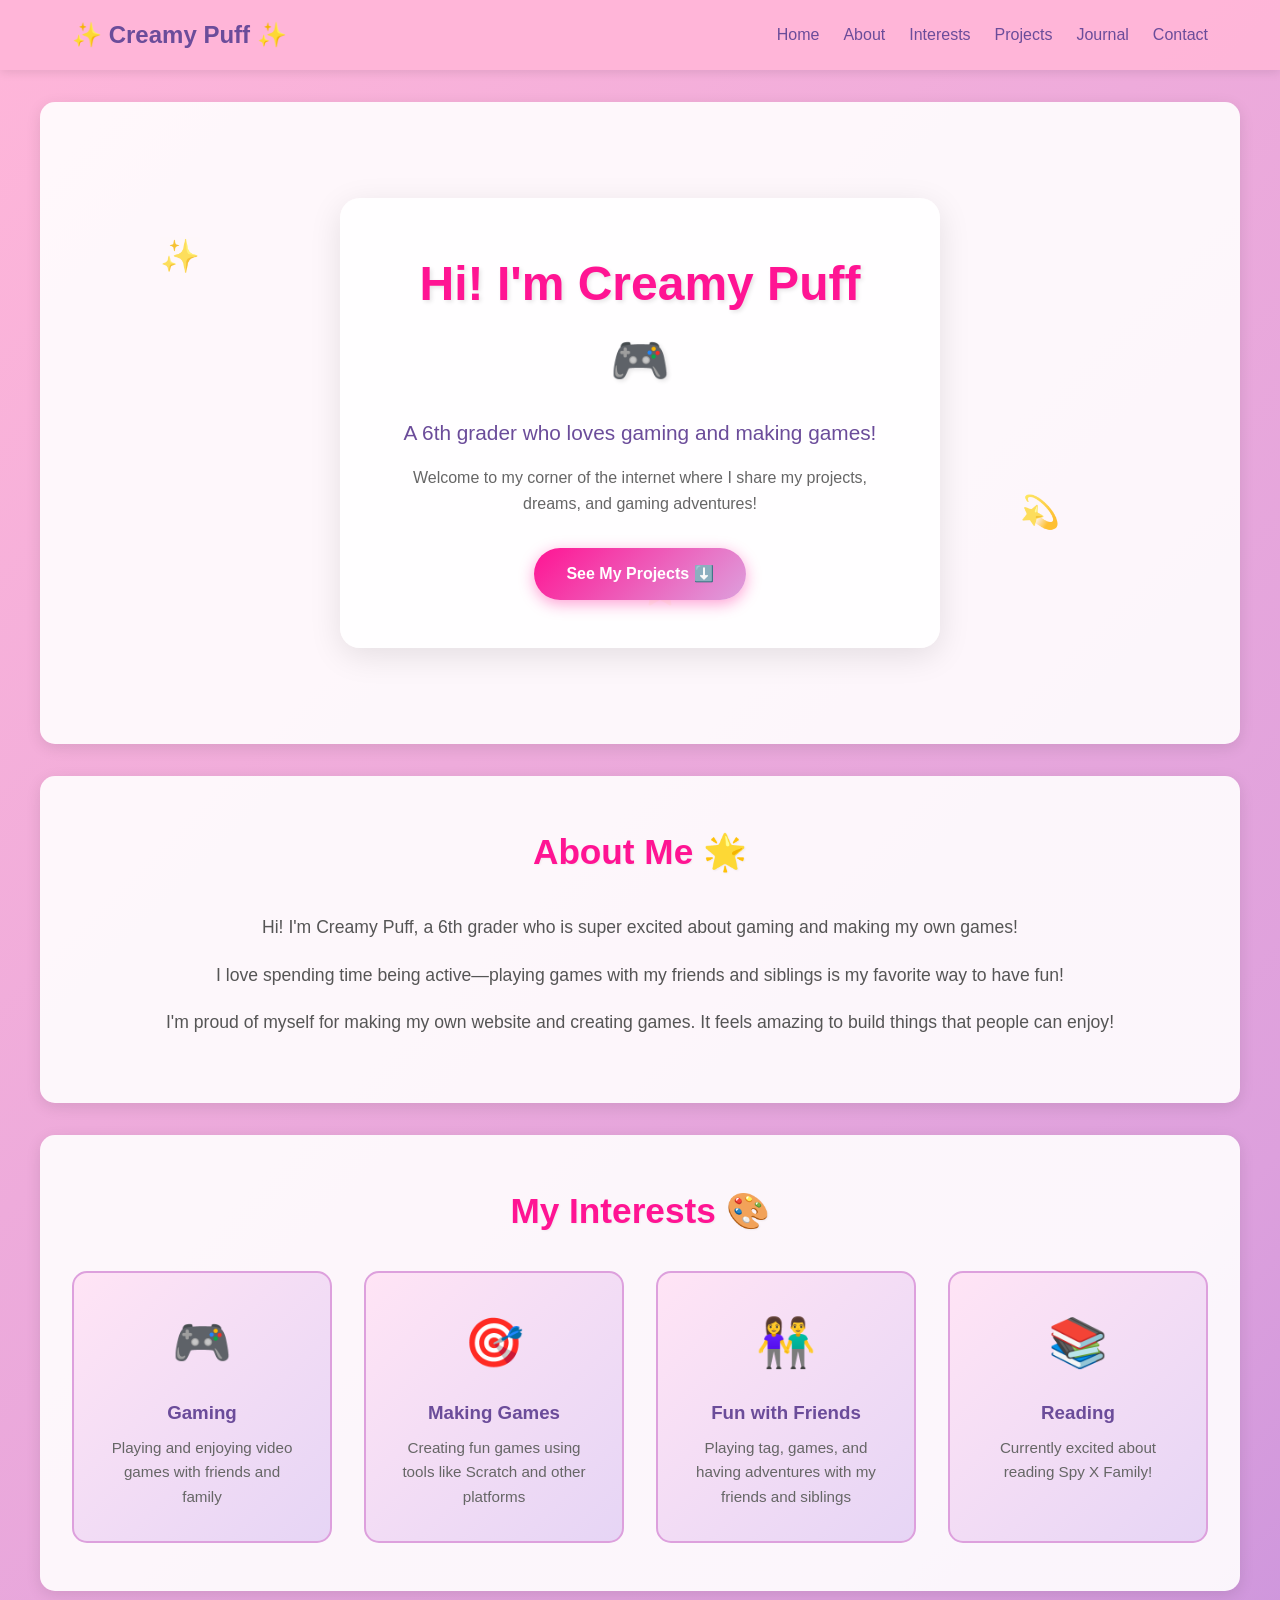
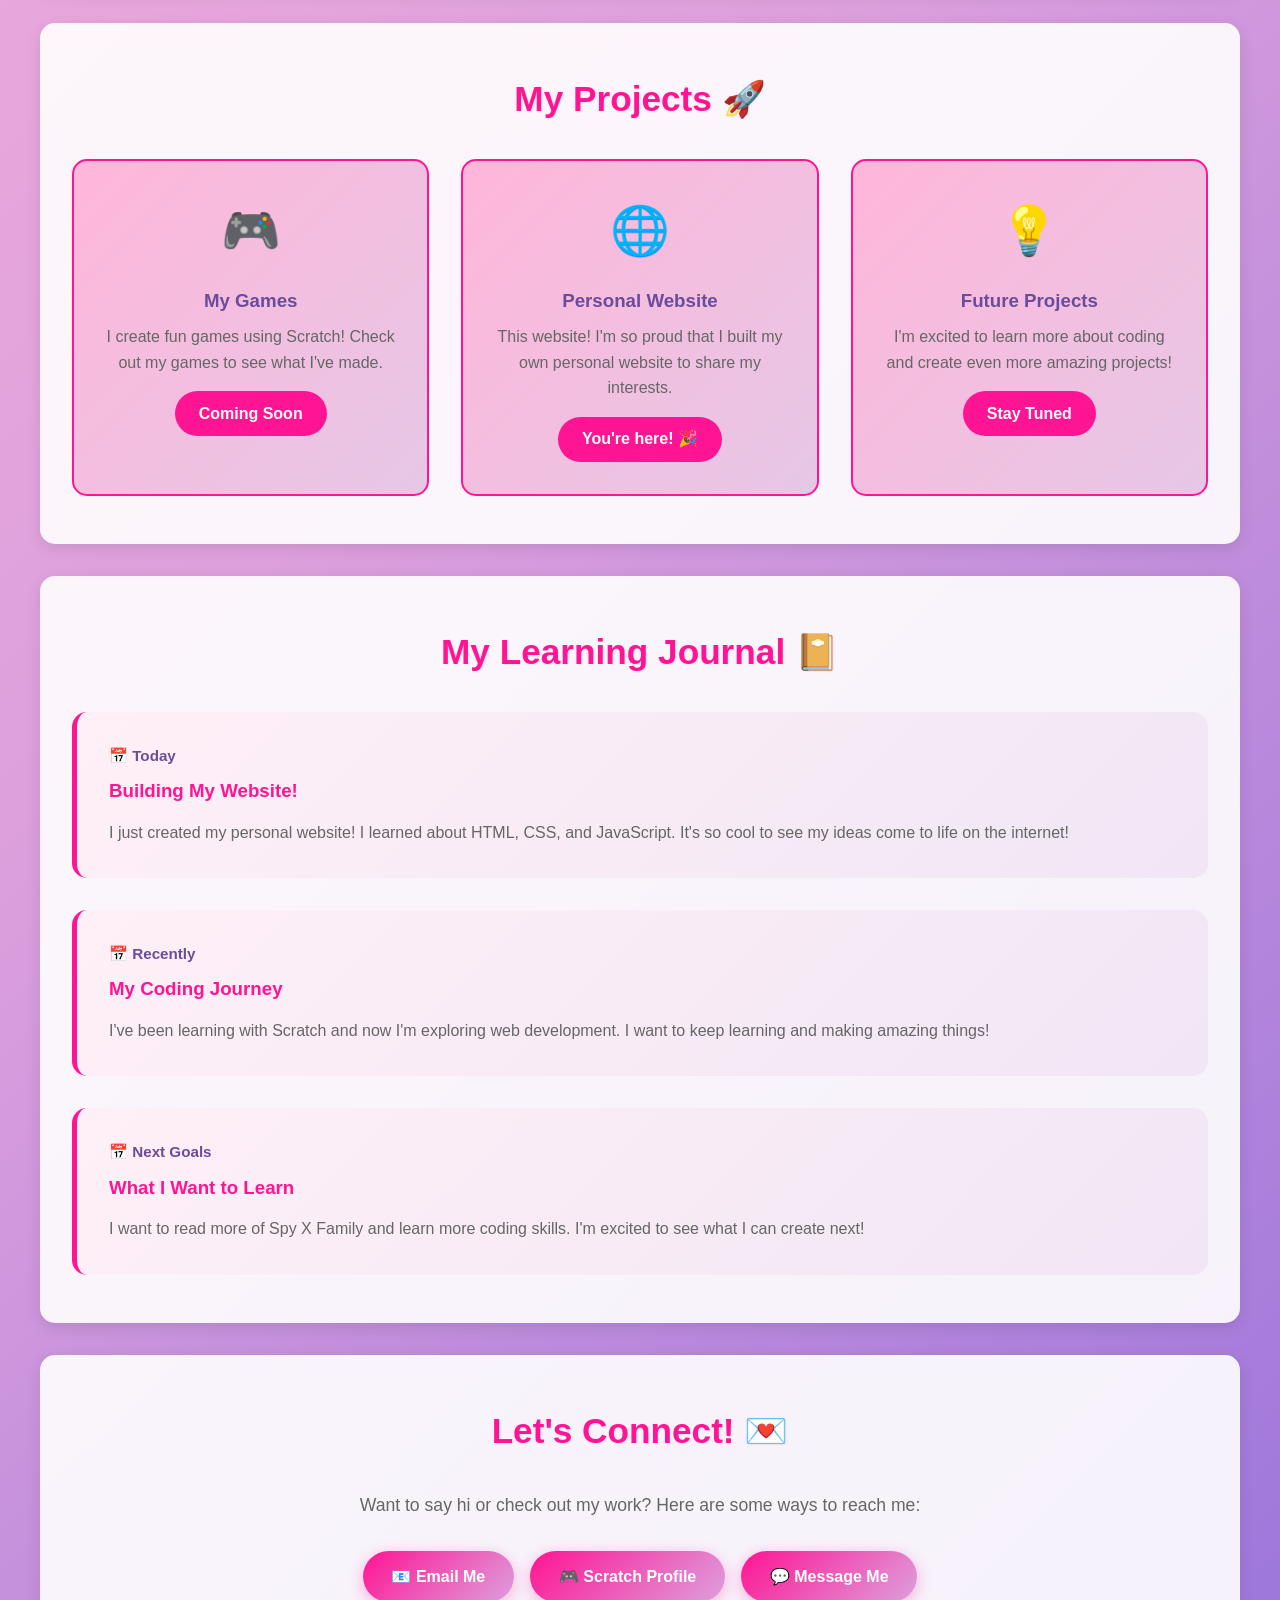
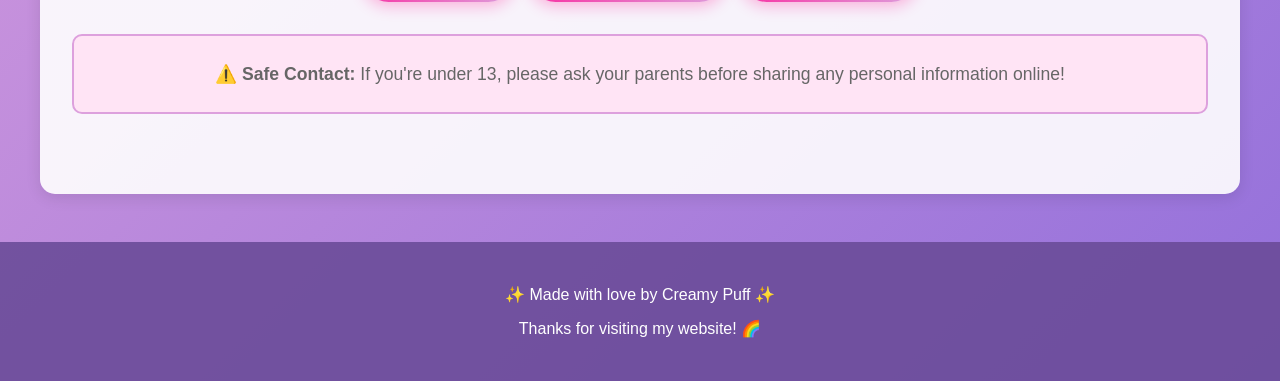
==== index.html @ ddd2e85a "Create index.html - Personal website homepage with all sections" ====
<!DOCTYPE html>
<html lang="en">
<head>
    <meta charset="UTF-8">
    <meta name="viewport" content="width=device-width, initial-scale=1.0">
    <title>Creamy Puff's Gaming & Coding Hub</title>
    <link rel="stylesheet" href="style.css">
</head>
<body>
    <!-- NAVIGATION BAR -->
    <nav class="navbar">
        <div class="nav-container">
            <h1 class="logo">✨ Creamy Puff ✨</h1>
            <ul class="nav-links">
                <li><a href="#home">Home</a></li>
                <li><a href="#about">About</a></li>
                <li><a href="#interests">Interests</a></li>
                <li><a href="#projects">Projects</a></li>
                <li><a href="#journal">Journal</a></li>
                <li><a href="#contact">Contact</a></li>
            </ul>
        </div>
    </nav>

    <!-- HERO SECTION -->
    <section id="home" class="hero">
        <div class="sparkles">✨</div>
        <div class="sparkles">💫</div>
        <div class="sparkles">⭐</div>
        <div class="hero-content">
            <h1 class="hero-title">Hi! I'm Creamy Puff 🎮</h1>
            <p class="hero-subtitle">A 6th grader who loves gaming and making games!</p>
            <p class="hero-description">Welcome to my corner of the internet where I share my projects, dreams, and gaming adventures!</p>
            <a href="#projects" class="cta-button">See My Projects ⬇️</a>
        </div>
    </section>

    <!-- ABOUT ME SECTION -->
    <section id="about" class="about">
        <h2>About Me 🌟</h2>
        <div class="about-content">
            <p>Hi! I'm Creamy Puff, a 6th grader who is super excited about gaming and making my own games!</p>
            <p>I love spending time being active—playing games with my friends and siblings is my favorite way to have fun!</p>
            <p>I'm proud of myself for making my own website and creating games. It feels amazing to build things that people can enjoy!</p>
        </div>
    </section>

    <!-- INTERESTS SECTION -->
    <section id="interests" class="interests">
        <h2>My Interests 🎨</h2>
        <div class="interests-grid">
            <div class="interest-card">
                <span class="interest-emoji">🎮</span>
                <h3>Gaming</h3>
                <p>Playing and enjoying video games with friends and family</p>
            </div>
            <div class="interest-card">
                <span class="interest-emoji">🎯</span>
                <h3>Making Games</h3>
                <p>Creating fun games using tools like Scratch and other platforms</p>
            </div>
            <div class="interest-card">
                <span class="interest-emoji">👫</span>
                <h3>Fun with Friends</h3>
                <p>Playing tag, games, and having adventures with my friends and siblings</p>
            </div>
            <div class="interest-card">
                <span class="interest-emoji">📚</span>
                <h3>Reading</h3>
                <p>Currently excited about reading Spy X Family!</p>
            </div>
        </div>
    </section>

    <!-- PROJECTS SECTION -->
    <section id="projects" class="projects">
        <h2>My Projects 🚀</h2>
        <div class="projects-grid">
            <div class="project-card">
                <div class="project-icon">🎮</div>
                <h3>My Games</h3>
                <p>I create fun games using Scratch! Check out my games to see what I've made.</p>
                <a href="#" class="project-link">Coming Soon</a>
            </div>
            <div class="project-card">
                <div class="project-icon">🌐</div>
                <h3>Personal Website</h3>
                <p>This website! I'm so proud that I built my own personal website to share my interests.</p>
                <a href="#" class="project-link">You're here! 🎉</a>
            </div>
            <div class="project-card">
                <div class="project-icon">💡</div>
                <h3>Future Projects</h3>
                <p>I'm excited to learn more about coding and create even more amazing projects!</p>
                <a href="#" class="project-link">Stay Tuned</a>
            </div>
        </div>
    </section>

    <!-- LEARNING JOURNAL SECTION -->
    <section id="journal" class="journal">
        <h2>My Learning Journal 📔</h2>
        <div class="journal-entries">
            <div class="journal-entry">
                <div class="entry-date">📅 Today</div>
                <h3>Building My Website!</h3>
                <p>I just created my personal website! I learned about HTML, CSS, and JavaScript. It's so cool to see my ideas come to life on the internet!</p>
            </div>
            <div class="journal-entry">
                <div class="entry-date">📅 Recently</div>
                <h3>My Coding Journey</h3>
                <p>I've been learning with Scratch and now I'm exploring web development. I want to keep learning and making amazing things!</p>
            </div>
            <div class="journal-entry">
                <div class="entry-date">📅 Next Goals</div>
                <h3>What I Want to Learn</h3>
                <p>I want to read more of Spy X Family and learn more coding skills. I'm excited to see what I can create next!</p>
            </div>
        </div>
    </section>

    <!-- CONTACT / LINKS SECTION -->
    <section id="contact" class="contact">
        <h2>Let's Connect! 💌</h2>
        <div class="contact-content">
            <p>Want to say hi or check out my work? Here are some ways to reach me:</p>
            <div class="contact-links">
                <a href="mailto:contact@example.com" class="contact-btn">📧 Email Me</a>
                <a href="https://scratch.mit.edu" target="_blank" class="contact-btn">🎮 Scratch Profile</a>
                <a href="#" class="contact-btn">💬 Message Me</a>
            </div>
            <p class="safety-note">⚠️ <strong>Safe Contact:</strong> If you're under 13, please ask your parents before sharing any personal information online!</p>
        </div>
    </section>

    <!-- FOOTER -->
    <footer class="footer">
        <p>✨ Made with love by Creamy Puff ✨</p>
        <p>Thanks for visiting my website! 🌈</p>
    </footer>

    <script src="script.js"></script>
</body>
</html>
---- style.css ----
/* ========================================
   CREAMY PUFF'S PERSONAL WEBSITE - STYLESHEET
   Pink-Purple Sunset Theme with Sparkles!
   ======================================== */

/* RESET AND GENERAL STYLES */
* {
    margin: 0;
    padding: 0;
    box-sizing: border-box;
}

body {
    font-family: 'Arial', 'Helvetica', sans-serif;
    line-height: 1.6;
    /* Gradient background: pink to purple sunset */
    background: linear-gradient(135deg, #FFB6D9 0%, #DDA0DD 50%, #9370DB 100%);
    min-height: 100vh;
    color: #333;
}

/* ========================================
   NAVIGATION BAR
   ======================================== */
.navbar {
    background: rgba(255, 182, 217, 0.95);
    padding: 1rem 0;
    position: sticky;
    top: 0;
    z-index: 100;
    box-shadow: 0 2px 10px rgba(0, 0, 0, 0.1);
}

.nav-container {
    max-width: 1200px;
    margin: 0 auto;
    padding: 0 2rem;
    display: flex;
    justify-content: space-between;
    align-items: center;
}

.logo {
    color: #6B4C9A;
    font-size: 1.5rem;
    font-weight: bold;
}

.nav-links {
    display: flex;
    list-style: none;
    gap: 1.5rem;
}

.nav-links a {
    color: #6B4C9A;
    text-decoration: none;
    font-weight: 500;
    transition: 0.3s ease;
}

.nav-links a:hover {
    color: #FF1493;
    transform: scale(1.1);
}

/* ========================================
   HERO SECTION
   ======================================== */
.hero {
    position: relative;
    text-align: center;
    padding: 6rem 2rem;
    min-height: 500px;
    display: flex;
    align-items: center;
    justify-content: center;
    overflow: hidden;
}

/* Sparkles animation */
.sparkles {
    position: absolute;
    font-size: 2rem;
    animation: float 3s ease-in-out infinite;
    opacity: 0.8;
}

.sparkles:nth-child(1) { top: 20%; left: 10%; animation-delay: 0s; }
.sparkles:nth-child(2) { top: 60%; right: 15%; animation-delay: 1s; }
.sparkles:nth-child(3) { bottom: 20%; left: 50%; animation-delay: 2s; }

@keyframes float {
    0%, 100% { transform: translateY(0px); }
    50% { transform: translateY(-20px); }
}

.hero-content {
    position: relative;
    z-index: 2;
    background: rgba(255, 255, 255, 0.9);
    padding: 3rem;
    border-radius: 20px;
    box-shadow: 0 8px 32px rgba(0, 0, 0, 0.1);
    max-width: 600px;
}

.hero-title {
    font-size: 3rem;
    color: #FF1493;
    margin-bottom: 1rem;
    text-shadow: 2px 2px 4px rgba(0, 0, 0, 0.1);
}

.hero-subtitle {
    font-size: 1.3rem;
    color: #6B4C9A;
    margin-bottom: 1rem;
}

.hero-description {
    font-size: 1rem;
    color: #666;
    margin-bottom: 2rem;
}

.cta-button {
    display: inline-block;
    background: linear-gradient(135deg, #FF1493, #DDA0DD);
    color: white;
    padding: 0.8rem 2rem;
    border-radius: 50px;
    text-decoration: none;
    font-weight: bold;
    transition: 0.3s ease;
    box-shadow: 0 4px 15px rgba(255, 20, 147, 0.4);
}

.cta-button:hover {
    transform: scale(1.05);
    box-shadow: 0 6px 20px rgba(255, 20, 147, 0.6);
}

/* ========================================
   GENERAL SECTION STYLES
   ======================================== */
section {
    max-width: 1200px;
    margin: 2rem auto;
    padding: 3rem 2rem;
    background: rgba(255, 255, 255, 0.9);
    border-radius: 15px;
    box-shadow: 0 4px 15px rgba(0, 0, 0, 0.1);
}

section h2 {
    font-size: 2.2rem;
    color: #FF1493;
    margin-bottom: 2rem;
    text-align: center;
    text-shadow: 1px 1px 2px rgba(0, 0, 0, 0.05);
}

/* ========================================
   ABOUT ME SECTION
   ======================================== */
.about {
    text-align: center;
}

.about-content p {
    font-size: 1.1rem;
    color: #555;
    margin-bottom: 1rem;
    line-height: 1.8;
}

/* ========================================
   INTERESTS SECTION
   ======================================== */
.interests-grid {
    display: grid;
    grid-template-columns: repeat(auto-fit, minmax(250px, 1fr));
    gap: 2rem;
}

.interest-card {
    background: linear-gradient(135deg, #FFE4F5, #E6D5F5);
    padding: 2rem;
    border-radius: 15px;
    text-align: center;
    transition: 0.3s ease;
    border: 2px solid #DDA0DD;
}

.interest-card:hover {
    transform: translateY(-5px);
    box-shadow: 0 8px 20px rgba(255, 20, 147, 0.2);
}

.interest-emoji {
    font-size: 3rem;
    display: block;
    margin-bottom: 1rem;
}

.interest-card h3 {
    color: #6B4C9A;
    margin-bottom: 0.5rem;
}

.interest-card p {
    color: #666;
    font-size: 0.95rem;
}

/* ========================================
   PROJECTS SECTION
   ======================================== */
.projects-grid {
    display: grid;
    grid-template-columns: repeat(auto-fit, minmax(280px, 1fr));
    gap: 2rem;
}

.project-card {
    background: linear-gradient(135deg, #FFB6D9, #E6C7E6);
    padding: 2rem;
    border-radius: 15px;
    text-align: center;
    transition: 0.3s ease;
    border: 2px solid #FF1493;
}

.project-card:hover {
    transform: scale(1.05);
    box-shadow: 0 10px 25px rgba(255, 20, 147, 0.3);
}

.project-icon {
    font-size: 3rem;
    margin-bottom: 1rem;
}

.project-card h3 {
    color: #6B4C9A;
    margin-bottom: 0.5rem;
}

.project-card p {
    color: #666;
    margin-bottom: 1rem;
}

.project-link {
    display: inline-block;
    background: #FF1493;
    color: white;
    padding: 0.6rem 1.5rem;
    border-radius: 25px;
    text-decoration: none;
    font-weight: bold;
    transition: 0.3s ease;
}

.project-link:hover {
    background: #6B4C9A;
    transform: scale(1.1);
}

/* ========================================
   LEARNING JOURNAL SECTION
   ======================================== */
.journal-entries {
    display: grid;
    gap: 2rem;
}

.journal-entry {
    background: linear-gradient(135deg, #FFF0F7, #F0E6F5);
    padding: 2rem;
    border-radius: 15px;
    border-left: 5px solid #FF1493;
    transition: 0.3s ease;
}

.journal-entry:hover {
    box-shadow: 0 6px 20px rgba(255, 20, 147, 0.2);
    transform: translateX(5px);
}

.entry-date {
    color: #6B4C9A;
    font-weight: bold;
    margin-bottom: 0.5rem;
    font-size: 0.95rem;
}

.journal-entry h3 {
    color: #FF1493;
    margin-bottom: 0.8rem;
}

.journal-entry p {
    color: #666;
    line-height: 1.7;
}

/* ========================================
   CONTACT SECTION
   ======================================== */
.contact {
    text-align: center;
}

.contact-content {
    margin-top: 2rem;
}

.contact-content p {
    font-size: 1.1rem;
    color: #666;
    margin-bottom: 2rem;
}

.contact-links {
    display: flex;
    flex-wrap: wrap;
    gap: 1rem;
    justify-content: center;
    margin-bottom: 2rem;
}

.contact-btn {
    background: linear-gradient(135deg, #FF1493, #DDA0DD);
    color: white;
    padding: 0.8rem 1.8rem;
    border-radius: 50px;
    text-decoration: none;
    font-weight: bold;
    transition: 0.3s ease;
    box-shadow: 0 4px 15px rgba(255, 20, 147, 0.3);
}

.contact-btn:hover {
    transform: translateY(-3px);
    box-shadow: 0 6px 20px rgba(255, 20, 147, 0.5);
}

.safety-note {
    background: #FFE4F5;
    padding: 1.5rem;
    border-radius: 10px;
    color: #6B4C9A;
    font-weight: 500;
    border: 2px solid #DDA0DD;
}

/* ========================================
   FOOTER
   ======================================== */
.footer {
    background: rgba(107, 76, 154, 0.9);
    color: white;
    text-align: center;
    padding: 2rem;
    margin-top: 3rem;
}

.footer p {
    margin: 0.5rem 0;
    font-size: 1rem;
}

/* ========================================
   MOBILE RESPONSIVE
   ======================================== */
@media (max-width: 768px) {
    .nav-links {
        gap: 0.8rem;
        font-size: 0.9rem;
    }

    .hero-title {
        font-size: 2rem;
    }

    .hero-subtitle {
        font-size: 1rem;
    }

    section {
        margin: 1rem auto;
        padding: 2rem 1rem;
    }

    section h2 {
        font-size: 1.8rem;
    }

    .interests-grid,
    .projects-grid {
        grid-template-columns: 1fr;
    }

    .contact-links {
        flex-direction: column;
        align-items: center;
    }

    .contact-btn {
        width: 100%;
        max-width: 300px;
    }
}

@media (max-width: 480px) {
    .nav-container {
        flex-direction: column;
        gap: 1rem;
    }

    .logo {
        font-size: 1.2rem;
    }

    .nav-links {
        flex-direction: column;
        gap: 0.5rem;
        text-align: center;
    }

    .hero {
        padding: 3rem 1rem;
        min-height: auto;
    }

    .hero-content {
        padding: 2rem 1rem;
    }

    .hero-title {
        font-size: 1.5rem;
    }
}
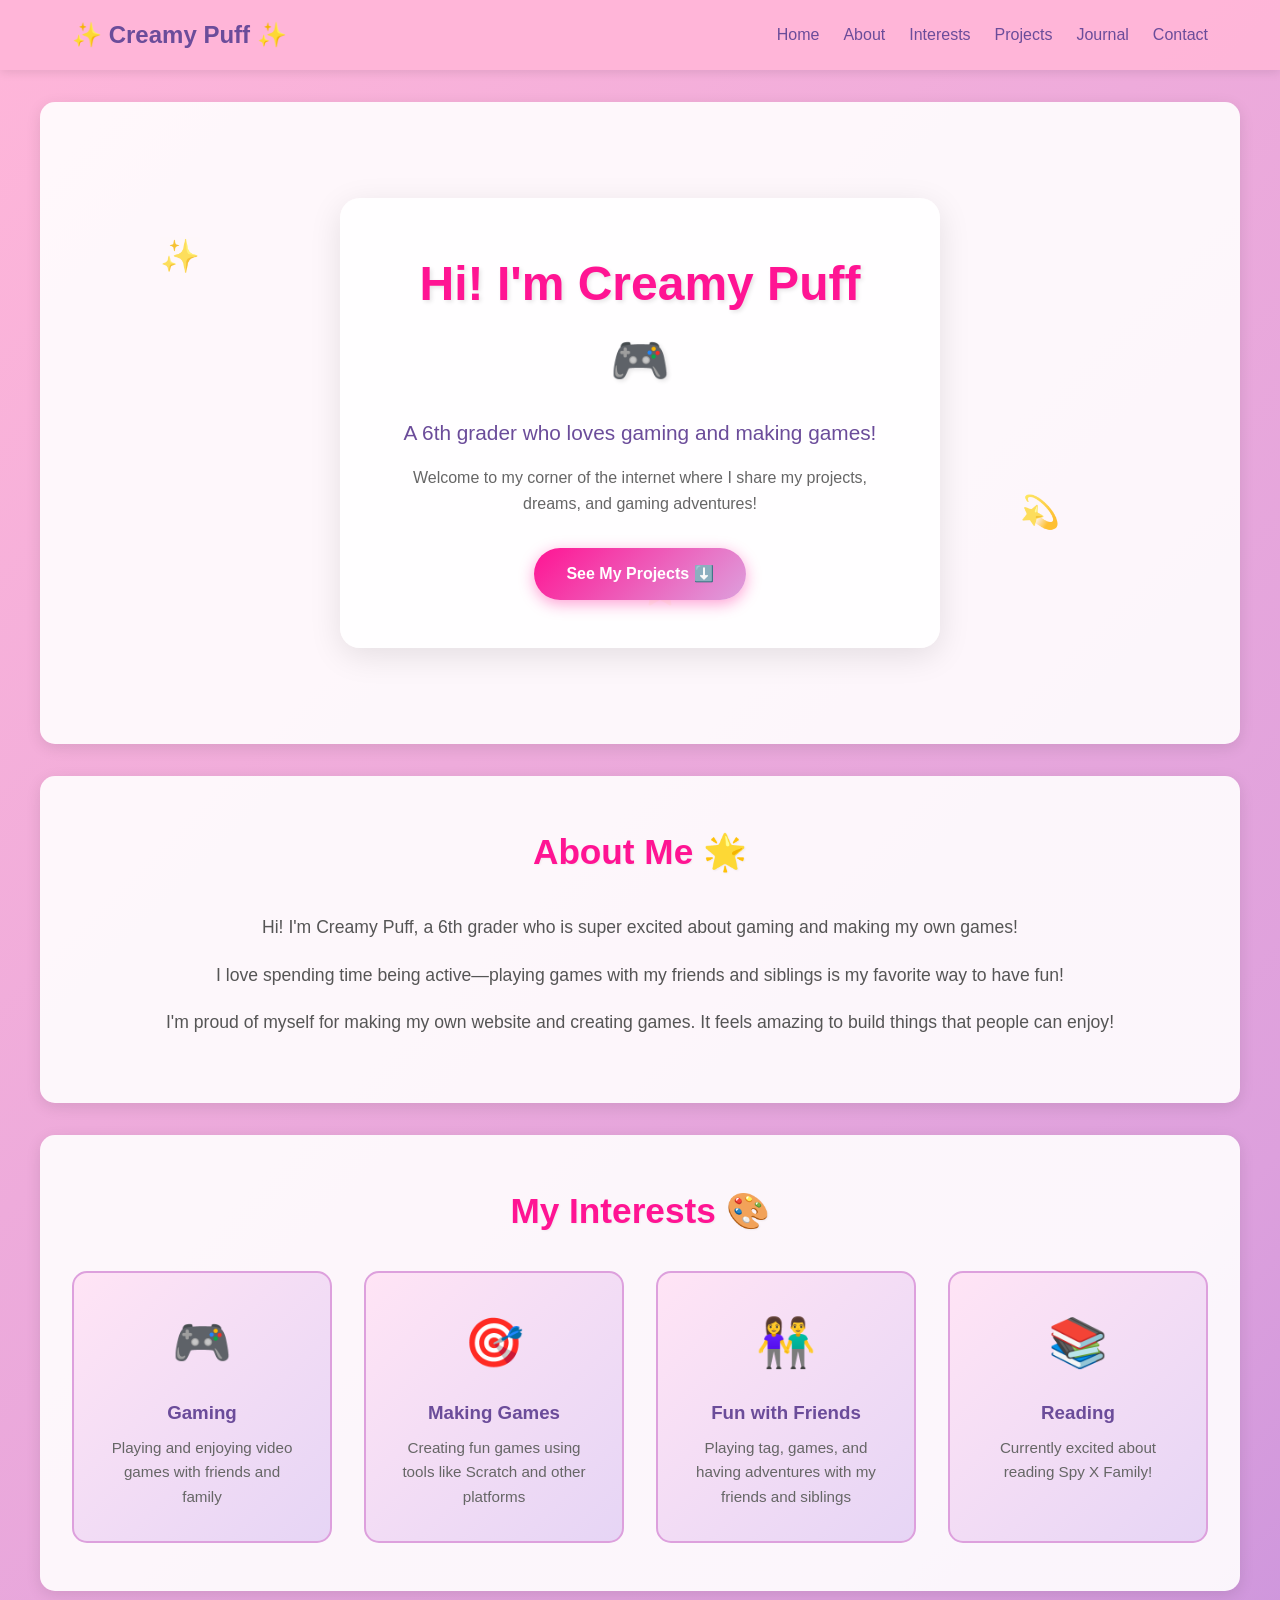
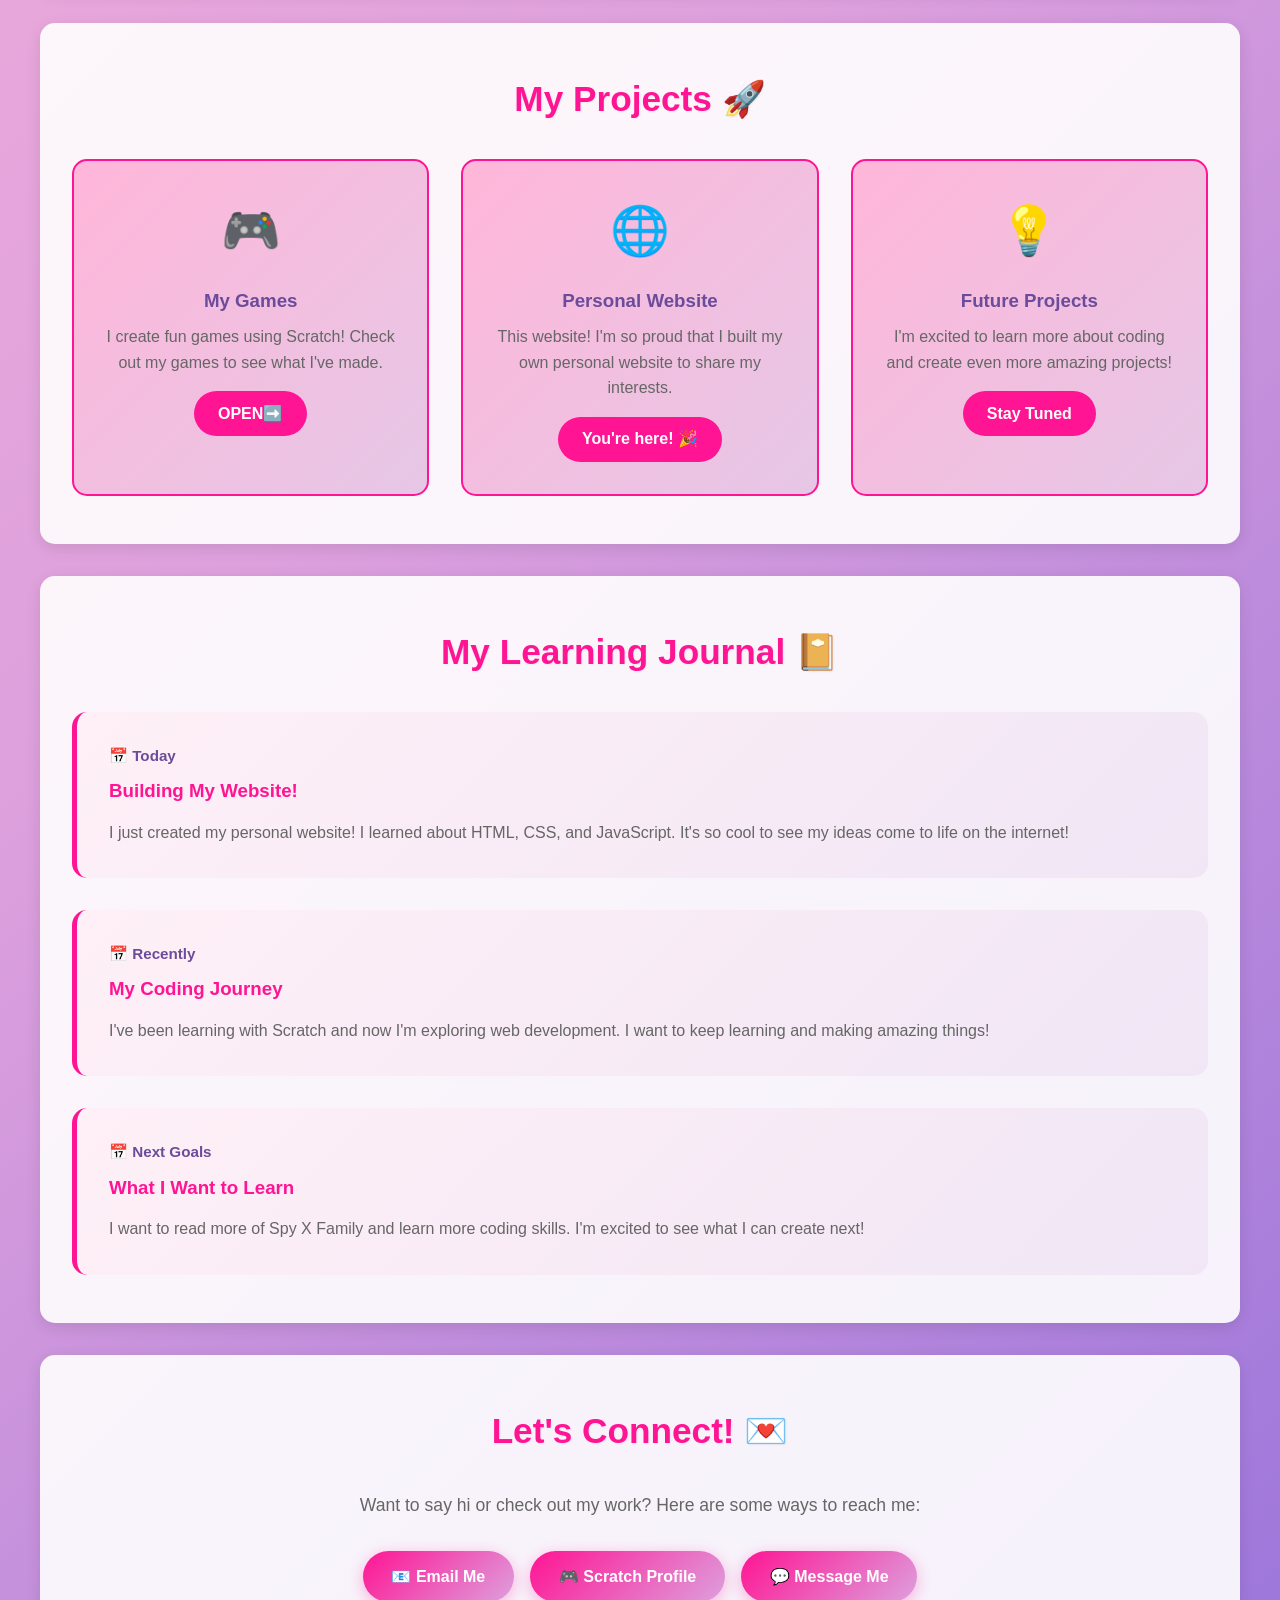
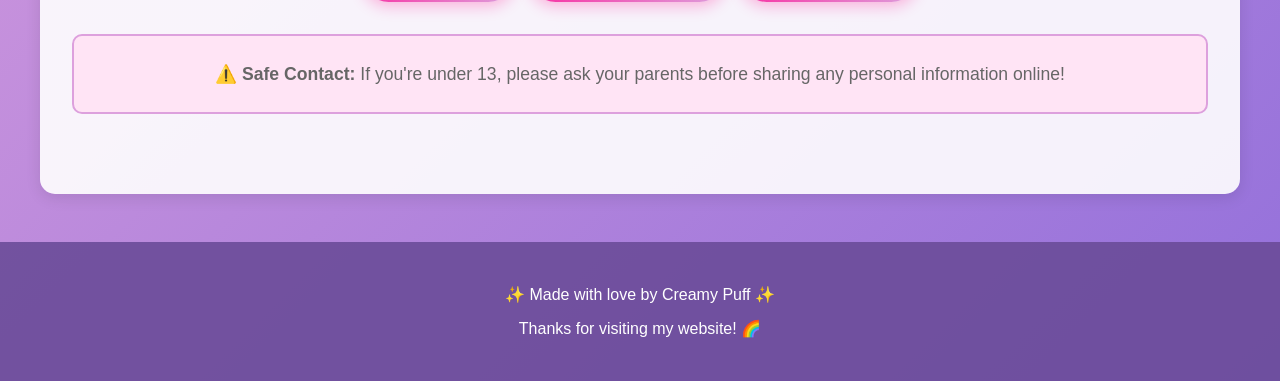
==== commit 572f7bb7: "Update My Games button text to OPEN➡️" ====
--- a/index.html
+++ b/index.html
@@ -80,7 +80,7 @@
                 <div class="project-icon">🎮</div>
                 <h3>My Games</h3>
                 <p>I create fun games using Scratch! Check out my games to see what I've made.</p>
-                <a href="#" class="project-link">Coming Soon</a>
+                <a href="#" class="project-link">OPEN➡️</a>
             </div>
             <div class="project-card">
                 <div class="project-icon">🌐</div>
